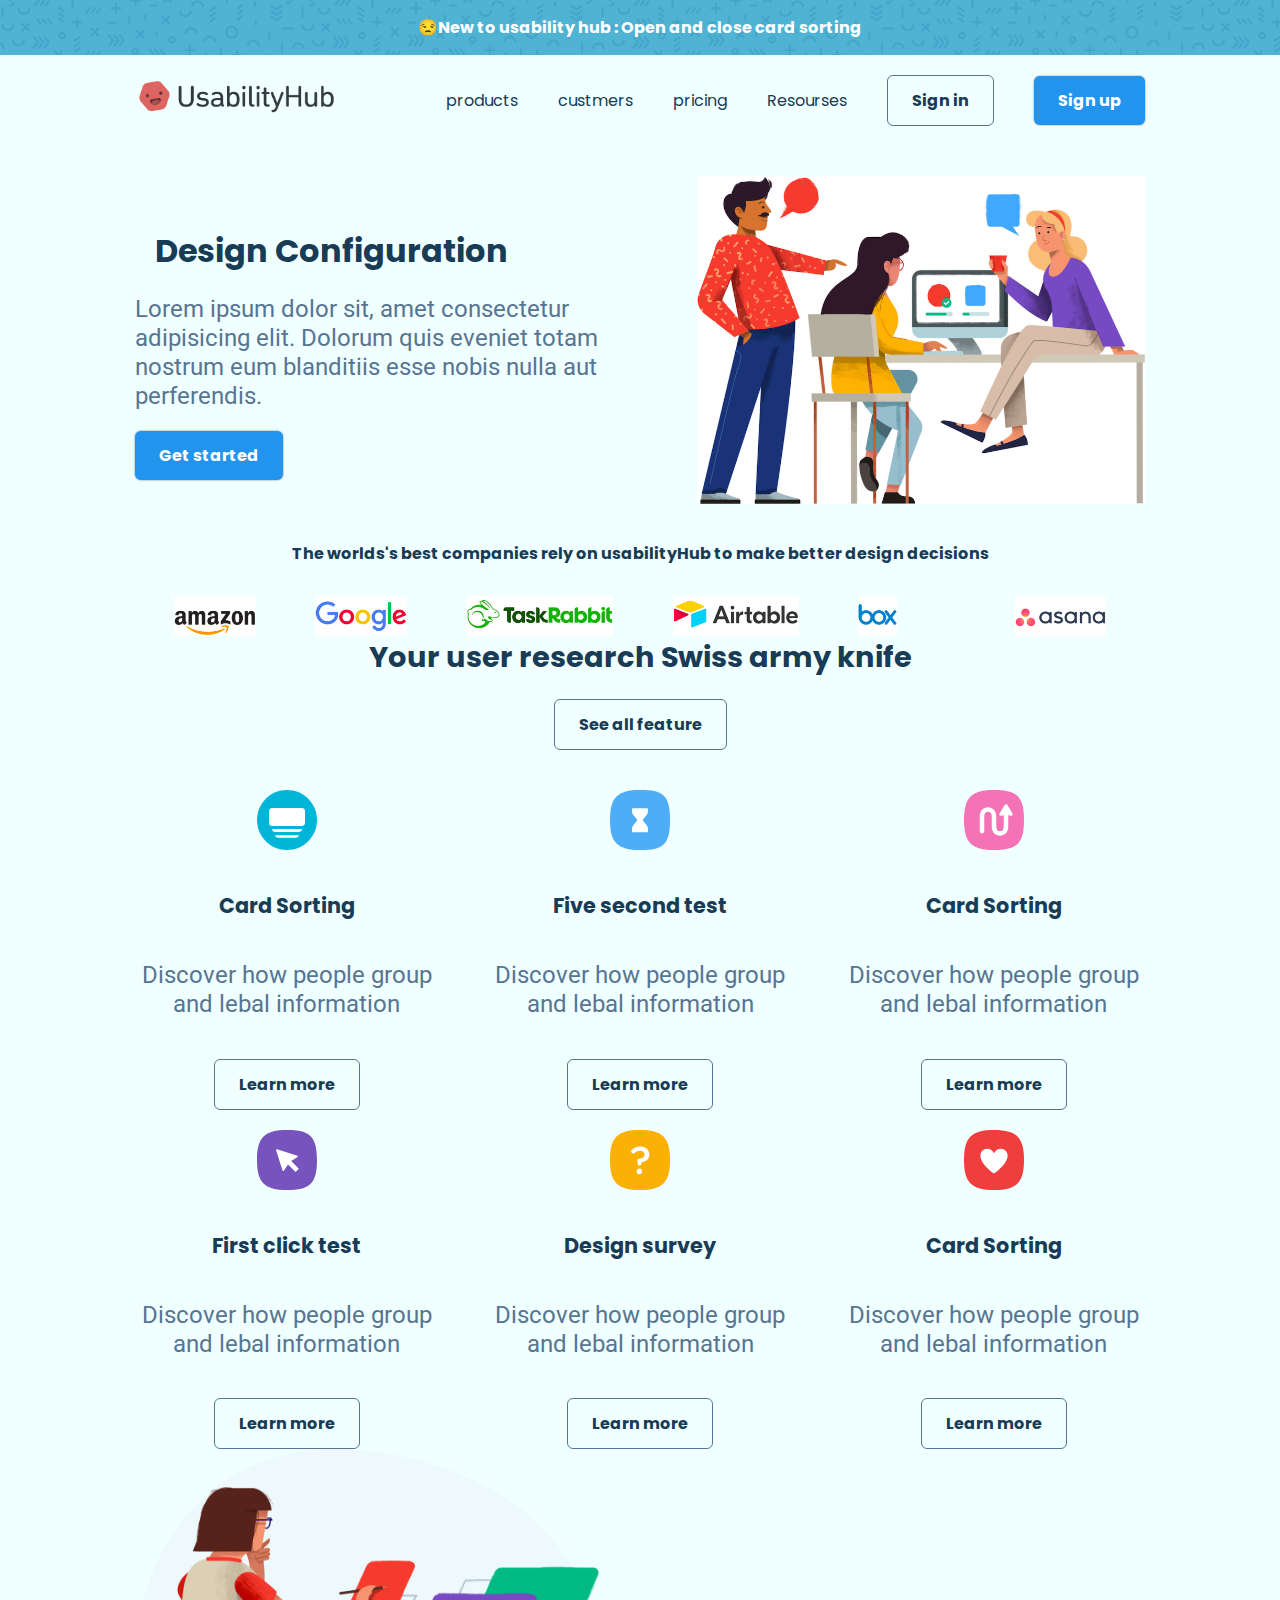
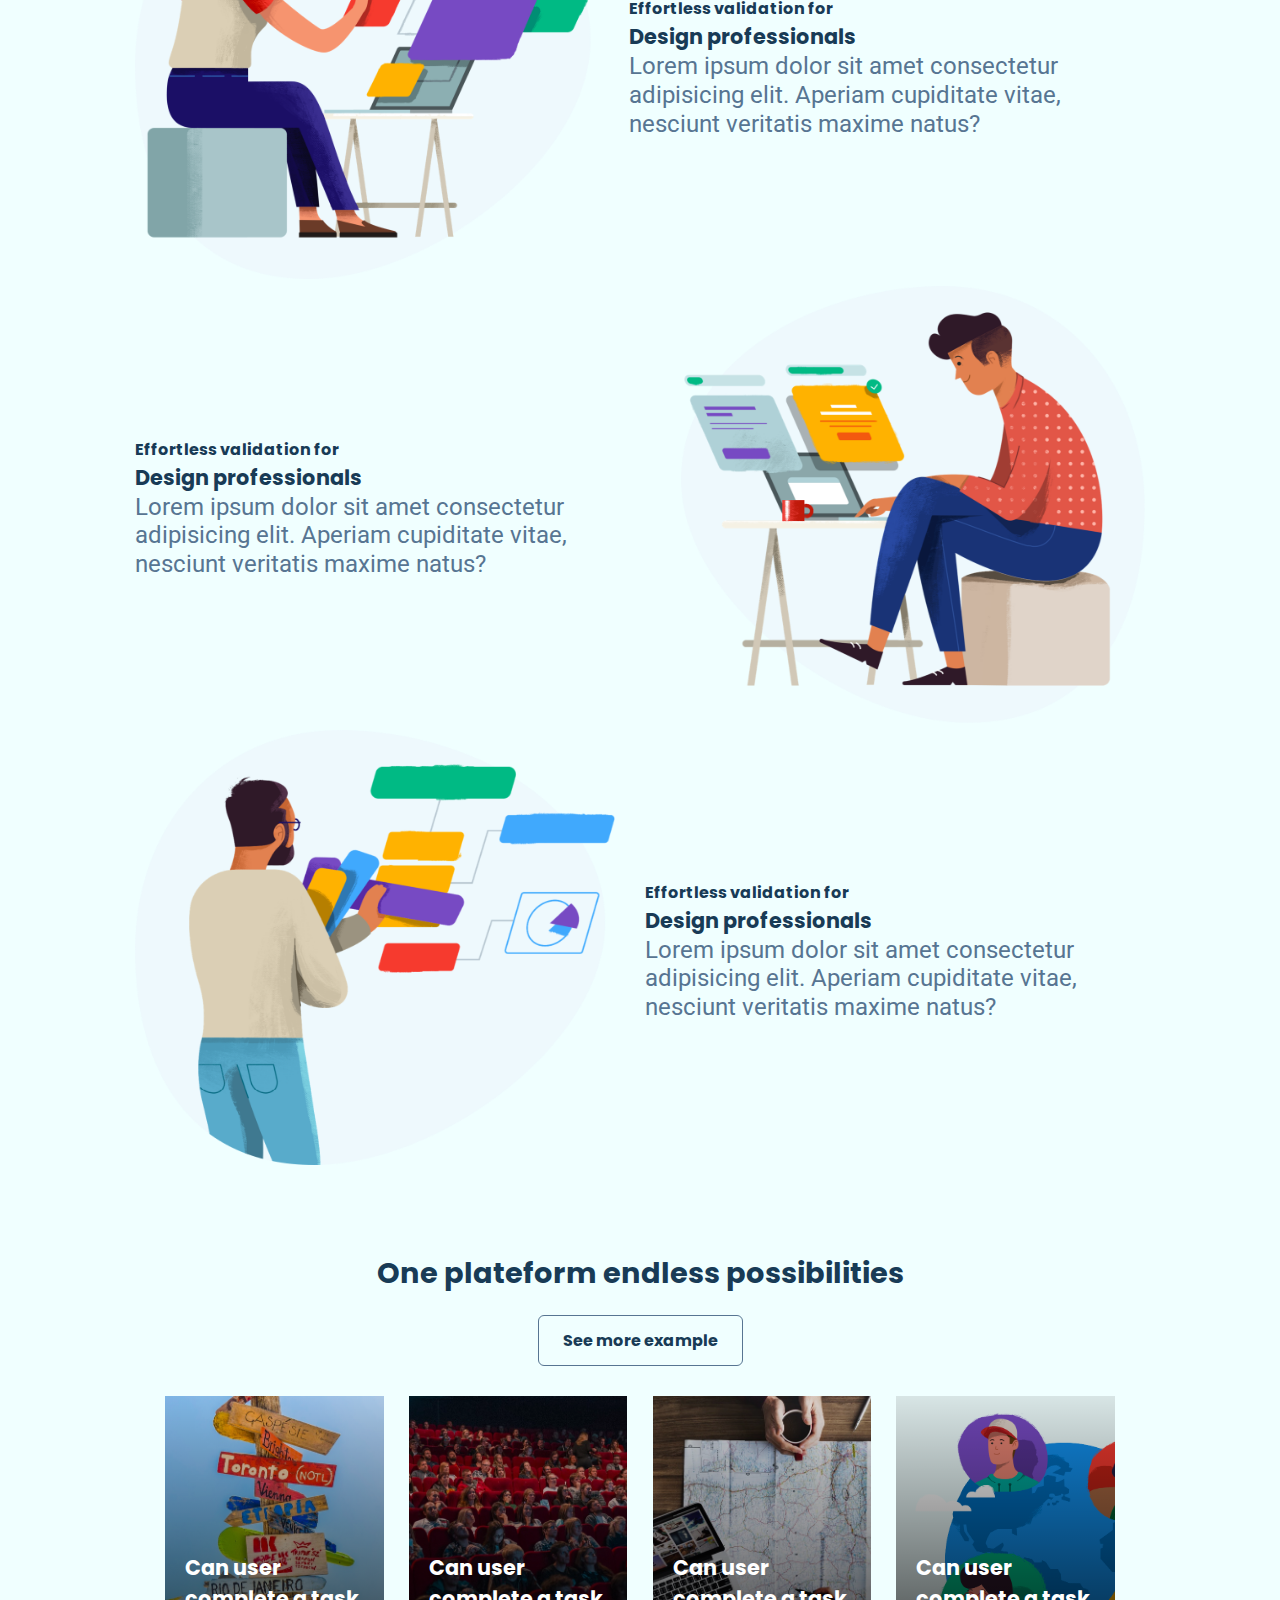
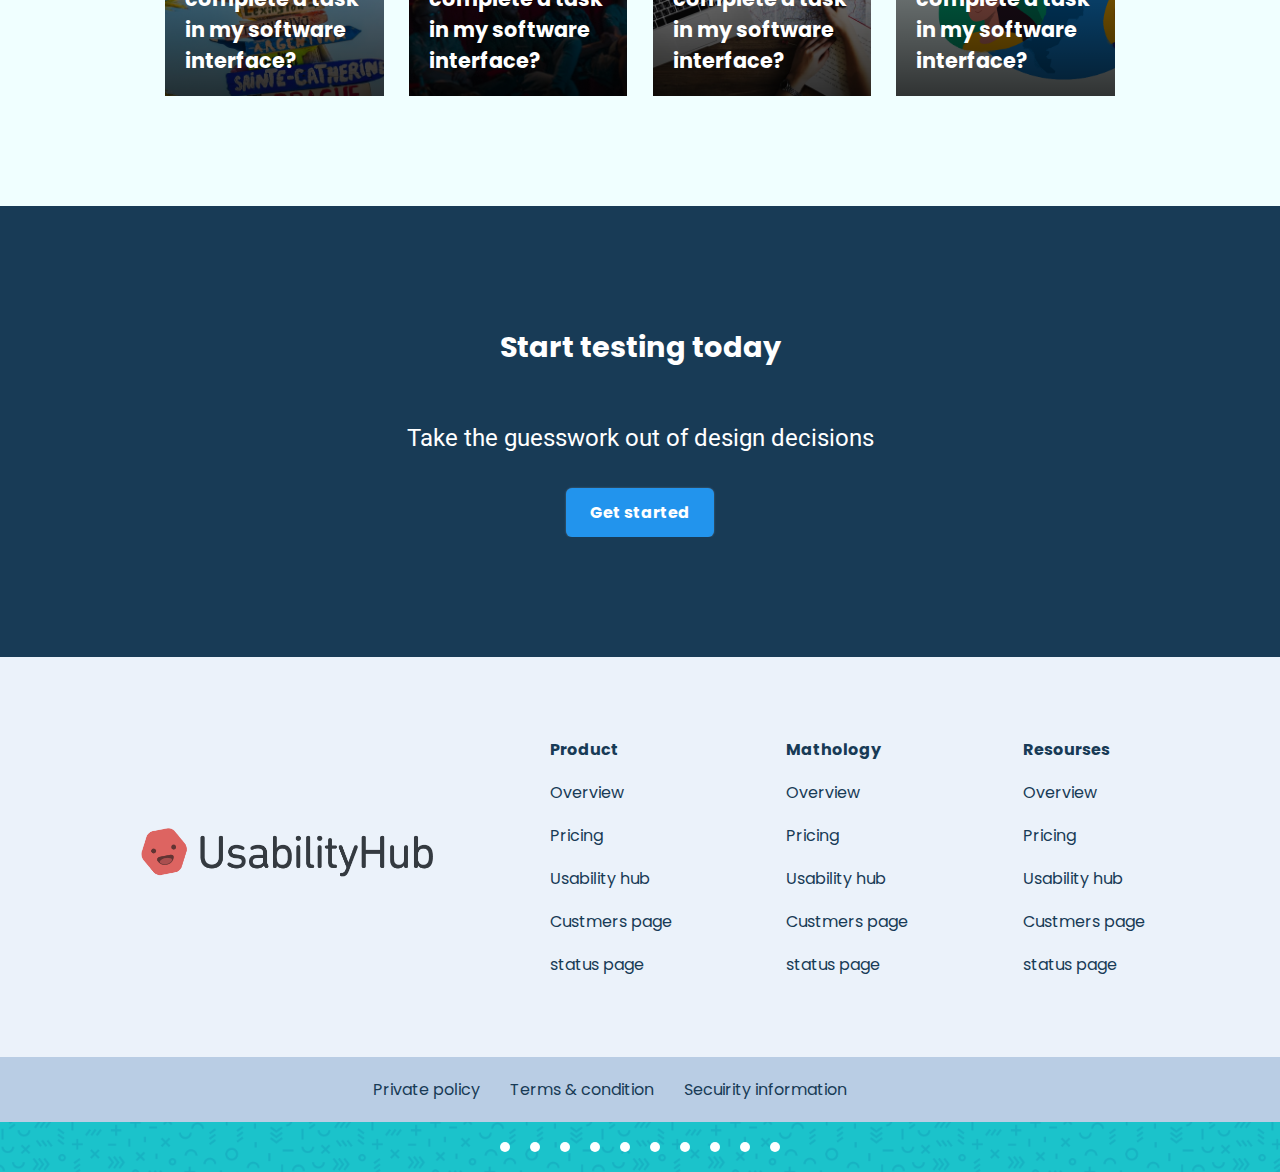
==== index.html @ 2753f048 "# 1st" ====
<!DOCTYPE html>
<html lang="en">

<head>
    <meta charset="UTF-8">
    <meta http-equiv="X-UA-Compatible" content="IE=edge">
    <meta name="viewport" content="width=device-width, initial-scale=1.0">
    <title>My website</title>
    <link rel="stylesheet" href="website.css">
    <link rel="stylesheet" href="media-query.css">
</head>

<body>

    <!-- top banner -->
    <div class="top-banner">
        <div class="container">
            <div class="small-bold-text banner-text">😒New to usability hub : Open and close card sorting</div>
        </div>
    </div>

    <!-- nav bar -->
    <nav>
        <div class="container main-nav flex">
            <a href="#" class="company-logo">
                <img src="./assats/asset 1.png" alt="company logo">
            </a>
            <div class="nav-links" id="nav-links">
                <ul class="flex">
                    <li><a href="#" class="hover-links">products</a></li>
                    <li><a href="#" class="hover-links">custmers</a></li>
                    <li><a href="#" class="hover-links">pricing</a></li>
                    <li><a href="#" class="hover-links">Resourses</a></li>
                    <li><a href="#" class="hover-links secondary-button">Sign in</a></li>
                    <li><a href="#" class="hover-links primary-button">Sign up</a></li>
                </ul>
            </div>
            <a href="#" class="hover-links nav-toggle" id="nav-toggle"><i class="fa-solid fa-bars"></i></a>
        </div>
    </nav>
    <!-- header section -->
    <header>
        <div class="container header-section flex">
            <div class="header-left">
                <h1>Design Configuration</h1>
                <p>Lorem ipsum dolor sit, amet consectetur adipisicing elit. Dolorum quis eveniet totam nostrum eum
                    blanditiis esse nobis nulla aut perferendis.</p>
                <a href="#" class="primary-button get-started-button">Get started</a>
            </div>
            <div class="header-right">
                <img src="./assats/asset 2.jpeg" alt="Hero image">
            </div>
        </div>
    </header>


    <!-- Companies section -->
    <section class="companies-section">
        <div class="container">
            <div class="small-bold-text companies-header">The worlds's best companies rely on usabilityHub to make
                better design decisions</div>
            <div class="logos flex">
                <img class="logo" src="./assats/asset 3.png" alt="">
                <img class="logo" src="./assats/asset 4.png" alt="">
                <img class="logo" src="./assats/asset 5.png" alt="">
                <img class="logo" src="./assats/asset 6.png" alt="">
                <img class="logo" src="./assats/asset 7.png" alt="">
                <img class="logo" src="./assats/asset 8.png" alt="">
                <img class="logo" src="./assats/asset 9.png" alt="">
            </div>
        </div>
    </section>


    <!-- features section -->
    <section class="features-section">
        <div class="container">
            <div class="feature-header">
                <h2>Your user research Swiss army knife</h2>
                <a href="#" class="secondary-button">See all feature <i class="fa-solid fa-right-long"></i></a>
            </div>
            <div class="fature-area flex">
                <div class="feature-card flex">
                    <img src="./assats/asset 11.svg" alt="">
                    <h3>Card Sorting</h3>
                    <p>Discover how people group and lebal information</p>
                    <a href="#" class="secondary-button">Learn more<i class="fa-solid fa-right-long"></i></a>
                </div>
                <div class="feature-card flex">
                    <img src="./assats/asset 17.svg" alt="">
                    <h3>Five second test</h3>
                    <p>Discover how people group and lebal information</p>
                    <a href="#" class="secondary-button">Learn more<i class="fa-solid fa-right-long"></i></a>
                </div>
                <div class="feature-card flex">
                    <img src="./assats/asset 13.svg" alt="">
                    <h3>Card Sorting</h3>
                    <p>Discover how people group and lebal information</p>
                    <a href="#" class="secondary-button">Learn more<i class="fa-solid fa-right-long"></i></a>
                </div>
                <div class="feature-card flex">
                    <img src="./assats/asset 14.svg" alt="">
                    <h3>First click test</h3>
                    <p>Discover how people group and lebal information</p>
                    <a href="#" class="secondary-button">Learn more<i class="fa-solid fa-right-long"></i></a>
                </div>
                <div class="feature-card flex">
                    <img src="./assats/asset 15.svg" alt="">
                    <h3>Design survey</h3>
                    <p>Discover how people group and lebal information</p>
                    <a href="#" class="secondary-button">Learn more<i class="fa-solid fa-right-long"></i></a>
                </div>
                <div class="feature-card flex">
                    <img src="./assats/asset 16.svg" alt="">
                    <h3>Card Sorting</h3>
                    <p>Discover how people group and lebal information</p>
                    <a href="#" class="secondary-button">Learn more<i class="fa-solid fa-right-long"></i></a>
                </div>
            </div>
        </div>
    </section>


    <!-- big feature section -->

    <section class="big-features-section">
        <div class="container flex big-feature-container">
            <div class="feature-image">
                <img src="./assats/asset 18.png" alt="">
            </div>
            <div class="feature-description flex">
                <h4>Effortless validation for</h4>
                <h3>Design professionals</h3>
                <p>Lorem ipsum dolor sit amet consectetur adipisicing elit. Aperiam cupiditate vitae, nesciunt veritatis
                    maxime natus?</p>
            </div>
        </div>
    </section>


    <!-- big feature section 2 -->

    <section class="big-features-section">
        <div class="container flex big-feature-container" id="second-big-feature">
            <div class="feature-image">
                <img src="./assats/asset 21.png" alt="">
            </div>
            <div class="feature-description flex">
                <h4>Effortless validation for</h4>
                <h3>Design professionals</h3>
                <p>Lorem ipsum dolor sit amet consectetur adipisicing elit. Aperiam cupiditate vitae, nesciunt veritatis
                    maxime natus?</p>
            </div>
        </div>
    </section>


    <!-- big feature section 3-->

    <section class="big-features-section">
        <div class="container flex big-feature-container">
            <div class="feature-image">
                <img src="./assats/asset 24.png" alt="">
            </div>
            <div class="feature-description flex">
                <h4>Effortless validation for</h4>
                <h3>Design professionals</h3>
                <p>Lorem ipsum dolor sit amet consectetur adipisicing elit. Aperiam cupiditate vitae, nesciunt veritatis
                    maxime natus?</p>
            </div>
        </div>
    </section>

    <!-- example section -->

    <section class="example-section">
        <div class="container">
            <div class="example-header flex">
                <h2>One plateform endless possibilities</h2>
                <a href="#" class="secondary-button">See more example<i class="fa-solid fa-right-long"></i></a>
            </div>
            <div class="example-area flex">
                <a href="#" class="example-card">
                    <h3 class="card-text">Can user complete a task in my software interface?</h3>
                </a>
                <a href="#" class="example-card"
                    style="background: linear-gradient(rgb(0,0,0,0.1),rgb(0,0,0,0.8)),url(./assats/asset\ 38.jpeg); background-size: cover;">
                    <h3 class="card-text">Can user complete a task in my software interface?</h3>
                </a>
                <a href="#" class="example-card"
                    style="background:  linear-gradient(rgb(0,0,0,0.1),rgb(0,0,0,0.8)),url(./assats/asset\ 39.jpeg); background-size: cover;">
                    <h3 class="card-text">Can user complete a task in my software interface?</h3>
                </a>
                <a href="#" class="example-card">
                    <h3 class="card-text">Can user complete a task in my software interface?</h3>
                </a>

            </div>
        </div>
    </section>


    <!-- Cta section -->
    <section class="cta-section">
        <div class="container flex cta-section-container">
            <h2>Start testing today</h2>
            <p>Take the guesswork out of design decisions</p>
            <a href="#" class="primary-button">Get started</a>
        </div>
    </section>


    <!-- footer section -->

    <footer>
        <div class="container flex footer-container">
            <a href="#" class="commpany-logo">
                <img src="./assats/asset 1.png" alt="company logo">
            </a>
            <div class="link-column flex">
                <h4>Product</h4>
                <a href="#" class="hover-links">Overview</a>
                <a href="#" class="hover-links">Pricing</a>
                <a href="#" class="hover-links">Usability hub</a>
                <a href="#" class="hover-links">Custmers page</a>
                <a href="#" class="hover-links">status page</a>
            </div>
            <div class="link-column flex">
                <h4>Mathology</h4>
                <a href="#" class="hover-links">Overview</a>
                <a href="#" class="hover-links">Pricing</a>
                <a href="#" class="hover-links">Usability hub</a>
                <a href="#" class="hover-links">Custmers page</a>
                <a href="#" class="hover-links">status page</a>
            </div>
            <div class="link-column flex">
                <h4>Resourses</h4>
                <a href="#" class="hover-links">Overview</a>
                <a href="#" class="hover-links">Pricing</a>
                <a href="#" class="hover-links">Usability hub</a>
                <a href="#" class="hover-links">Custmers page</a>
                <a href="#" class="hover-links">status page</a>
            </div>

        </div>
    </footer>

    <!-- Sub footer -->
    <div class="sub-footer">
        <div class="container flex subfooter-container">
            <a class="hover-links" href="#">Private policy</a>
            <a class="hover-links" href="#">Terms & condition</a>
            <a class="hover-links" href="#">Secuirity information</a>
            <a class="hover-links" href="#"><i class="fa-brands fa-facebook"></i></a>
            <a class="hover-links" href="#"><i class="fa-brands fa-twitter"></i></a>

        </div>
    </div>



    <script src="https://kit.fontawesome.com/f6d30e7627.js" crossorigin="anonymous"></script>
    <script>
        const toggleButton = document.getElementById('nav-toggle');
        const navLinks = document.getElementById('nav-links');

        toggleButton.addEventListener('click', () => {
            navLinks.classList.toggle('active');
        })
    </script>

    <div class="loder">
        <div class="dot"></div>
        <div class="dot"></div>
        <div class="dot"></div>
        <div class="dot"></div>
        <div class="dot"></div>
        <div class="dot"></div>
        <div class="dot"></div>
        <div class="dot"></div>
        <div class="dot"></div>
        <div class="dot"></div>
    </div>
</body>

</html>
---- website.css ----
@import url('https://fonts.googleapis.com/css2?family=Poppins:wght@400;500&family=Roboto:wght@400;700&display=swap');

* {
    margin: 0;
    padding: 0;
    box-sizing: border-box;
}

:root {
    --primary-text-color: #183b56;
    --secondary-text-color: #577592;
    --accent-color: #2294ed;
    --accent-color-dark: #1d69a3;
    --padding-inline-section: 20px;
}

body {
    font-family: 'poppins', sans-serif;
    color: var(--primary-text-color);
    background-color: azure;
}

h1 {
    font-size: 2.5m;
}

h2 {
    font-size: 1.8rem;
}

h3 {
    font-size: 1.3rem;
}

p {
    font-family: 'Roboto', sans-serif;
    font-size: 1.5rem;
    color: var(--secondary-text-color);
    line-height: 1.8rem;
}

a {
    text-decoration: none;
    display: inline-block;
}

/* utility classes */

.small-bold-text {
    font-size: 1rem;
    font-weight: 700;
}

.container {
    max-width: 1050px;
    margin-inline: auto;
    padding-inline: var(--padding-inline-section);
    overflow: hidden;
}

.flex {
    display: flex;
    align-items: center;
}


.primary-button{
    background-color: var(--accent-color);
    border-radius: 6px;
    font-weight: 700;
    color: white !important;
    padding: 12px 24px;
    box-shadow: 0 0 2px var(--secondary-text-color);
    transition: 0.2s ease-out;
    text-align: center;

}

.primary-button:hover{
    background-color: var(--accent-color-dark);
}


.secondary-button{
    border: 0.5px solid var(--secondary-text-color);
    border-radius: 6px;
    font-weight: 700;
    color: var(--primary-text-color);
    padding: 12px 24px;
    transition: 0.2s ease-out;
}
.secondary-button:hover{
    border-color: rgb(53, 39, 39);
    color: var(--accent-color) !important;
}


/* top banner */
.top-banner {
    background-color: #4fb3d4;
    background-image: url('./assats/asset\ 32.png');
    background-size: 300px;
}

ul {
    list-style: none;
}

.banner-text {
    color: white;
    padding: 15px 30px;
    text-align: center;
    position: relative;
    animation: banner 5s ease-in-out infinite alternate;
}

.main-nav {
    margin-top: 20px;
    justify-content: space-between;
}

.company-logo img {
    width: 200px;
}

.nav-links{
    flex-basis: 730px;
}

.nav-links ul {
    justify-content: end;
    gap: 40px;
}

.nav-toggle{
    display: none;
}

.hover-links{
    color: var(--primary-text-color);
    transition:  0.2s ease-out;
}
.hover-links:hover{
    color: var(--accent-color);
}

/* header section  */
header{
    padding: 50px var(--padding-inline-section) 0;
}

.header-section{
    justify-content: center;
    gap: 50px;
}

.header-right img{
    width: 100%;
}

.header-left{
    max-width: 40vw;
}

.header-left h1{
    margin: 20px;
}

.get-started-button{
    margin-top: 20px;
}

/* companies section */
.companies-header{
    text-align: center;
    margin: 30px;
    color: var(--primary-text-color);
}

.logos{
    justify-content: space-evenly;
    flex-wrap: wrap;
    gap: 20px;
}
.logo{
    height: 40px;
    transition: 0.5s ease-out;
}

.logo:hover{
   box-shadow: 0 0 20px #999;
     
}

/* feature-section */

.feature-section{
    padding: 80px var(--padding-inline-section) 0;
    background-image: url(./assats/asset\ 32.svg);
    background-repeat: no-repeat;
    background-position: center;
}
.feature-header{
    text-align: center;
    margin-bottom: 40px;
} 

.feature-header h2{
    margin-bottom: 20px;
}


.fature-area{
    flex-wrap: wrap;
    justify-content: space-between;
    
    gap: 20px;
    margin-top: 20px;
} 

.feature-card{
    flex-direction: column;
  gap: 40px;
  text-align: center;
    max-width: 30%;
}

.big-feature-section{
    padding: 30px var(--padding-inline-section) 0;
}

.big-feature-container{
    gap: 30px;
}

#second-big-feature{
  flex-direction: row-reverse;
}
.feature-image img{
    width: 100%;
}
.feature-description{
    flex-direction: column;
    align-items: flex-start;
}

/* example section */

.example-section{
    padding: 80px var(--padding-inline-section);
}
.example-header{
    flex-direction: column;
    gap: 20px;
    text-align: center;
} 

.example-card:nth-child(4){
    background: linear-gradient(rgb(0,0,0,0.1),rgb(0,0,0,0.8)),url(./assats/asset\ 40.png);
    background-size: cover;
}

.example-card{
    width: 23%;
    position: relative;
    height: 300px;
    background: black;
    background: linear-gradient(rgb(0,0,0,0.1),rgb(0,0,0,0.8)),url(./assats/asset\ 37.jpeg);
    background-size: cover;
    transition: 0.2s ease-out;
}

.example-card:hover{
    box-shadow: 0 0 20px #999;
}


.card-text{
position: absolute;
bottom: 20px;
left: 20px;
right: 20px;
color: white;
}

.example-area{
    justify-content: space-between;
    margin: 30px;
    flex-wrap: wrap;
}

/* cta section */
.cta-section-container{
    flex-direction: column;
    gap: 35px;
    color: white;
    background-color: #183b56;
}

.cta-section{
    background-color: #183b56;
    padding: 120px var(--padding-inline-section);
}
.cta-section-container p{
    color: white;
    margin-top: 20px;
    text-align: center;
}

/* footer */
.link-column{
    flex-direction: column;
    align-items: flex-start;
    gap: 18px;
}
.footer-container{
justify-content: space-between;
}


footer{
    padding-block: 80px;
    background-color: #ebf2fa;
}
.sub-footer{
    background-color: #b9cde4;
    padding: var(--padding-inline-section);
}

.subfooter-container{
    justify-content: center;
    gap: 30px;
    flex-wrap: wrap;
}
.commpany-logo img{
    width: 300px;
}
.feature-card img{
    width: 60px;
}

.loder{ 
    display: flex;
    padding: 20px;
    align-items: center;
    justify-content: center;
    gap: 20px;
    background-color: #1bc3cb;
    background-image: url('./assats/asset\ 32.png');
    width: 100%;
    background-repeat: repeat;
    background-size: 300px;
}

.dot{
    border-radius: 50px;
    width: 10px;
    height: 10px;
    background-color: white;
    animation: up-down 1s ease infinite alternate;
}

.dot:nth-child(2){
    animation-delay: 0.1s;
}

.dot:nth-child(3){
    animation-delay: 0.2s;
}

.dot:nth-child(4){
    animation-delay: 0.3s;
}

.dot:nth-child(5){
    animation-delay: 0.4s;
}

.dot:nth-child(6){
    animation-delay: 0.5s;
}
.dot:nth-child(7){
    animation-delay: 0.6s;
}
.dot:nth-child(8){
    animation-delay: 0.7s;
}
.dot:nth-child(9){
    animation-delay: 0.8s;
}
.dot:nth-child(10){
    animation-delay: 0.9s;
}

@keyframes up-down {
    from{
        transform: translateY(-10px);
    }
    to{
        transform: translateY(+10px);
    }
}

@keyframes banner {
    from{
       transform: translateX(-30%);
    }
    to{
        transform: translateX(30%);
    }
}
---- media-query.css ----
@media screen and (max-width: 991px) {

    h3 {
        font-size: 1.2rem;
    }

    .nav-toggle {
        display: block;
        margin-right: 20px;
    }

    .nav-links {
        position: absolute;
        background-color: white;
        top: 20%;
        left: -100%;       
        width: 100%;
        padding-block: 20px;
        transition: 0.2s ease-in-out;
    }

    .nav-links.active {
        left: 0;
    }

    .main-nav {
        overflow: initial;
    }

    .nav-links ul {
        flex-direction: column;
    }

    .example-area {
        gap: 20px;
    }

    .example-card {
        width: calc(50% - 10px);
        height: 180px;
    }

    .cta-section {
        padding-block: 80px;
    }
}

@media screen and (max-width: 767px) {
    .header-section {
        flex-direction: column-reverse;
    }

    .header-left {
        max-width: 100vw;
        text-align: center;
    }

    .primary-button {
        width: 100%;
    }

    .feature-card {
        min-width: calc(50% - 10px);
    }

    .big-feature-container,
    #second-big-feature {
        flex-direction: column;
    }

    .footer-container {
        flex-direction: column;
        gap: 40px;
        text-align: center;
    }

    .link-column {
        align-items: stretch;
    }


}

@media screen and (max-width: 479px) {
    :root {
        --padding-inline-section: 10px;
    }

    h1 {
        font-size: 2m;
    }

    h2 {
        font-size: 1.5rem;
    }

    p {
        font-size: 1rem;
    }

    .feature-card {
        min-width: 100%;
    }

    .example-card {
        width: 100%;
    }
}
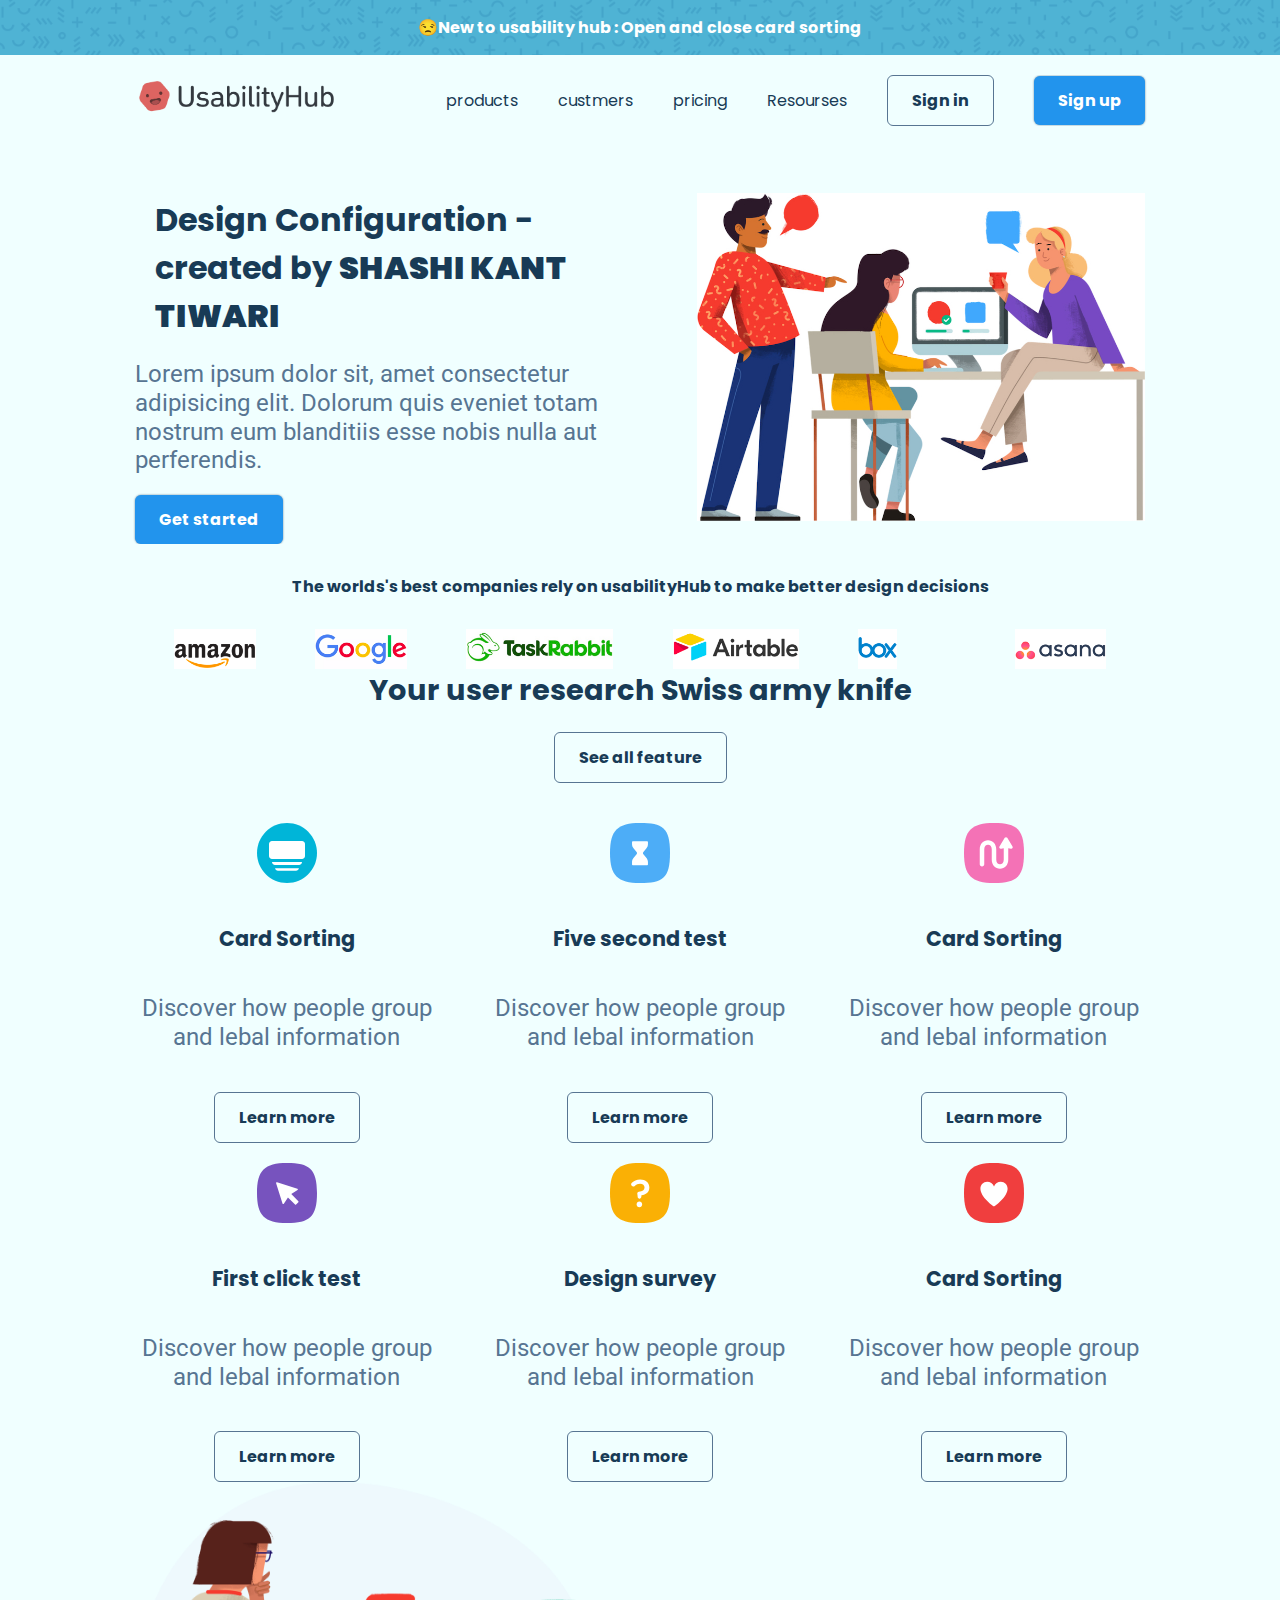
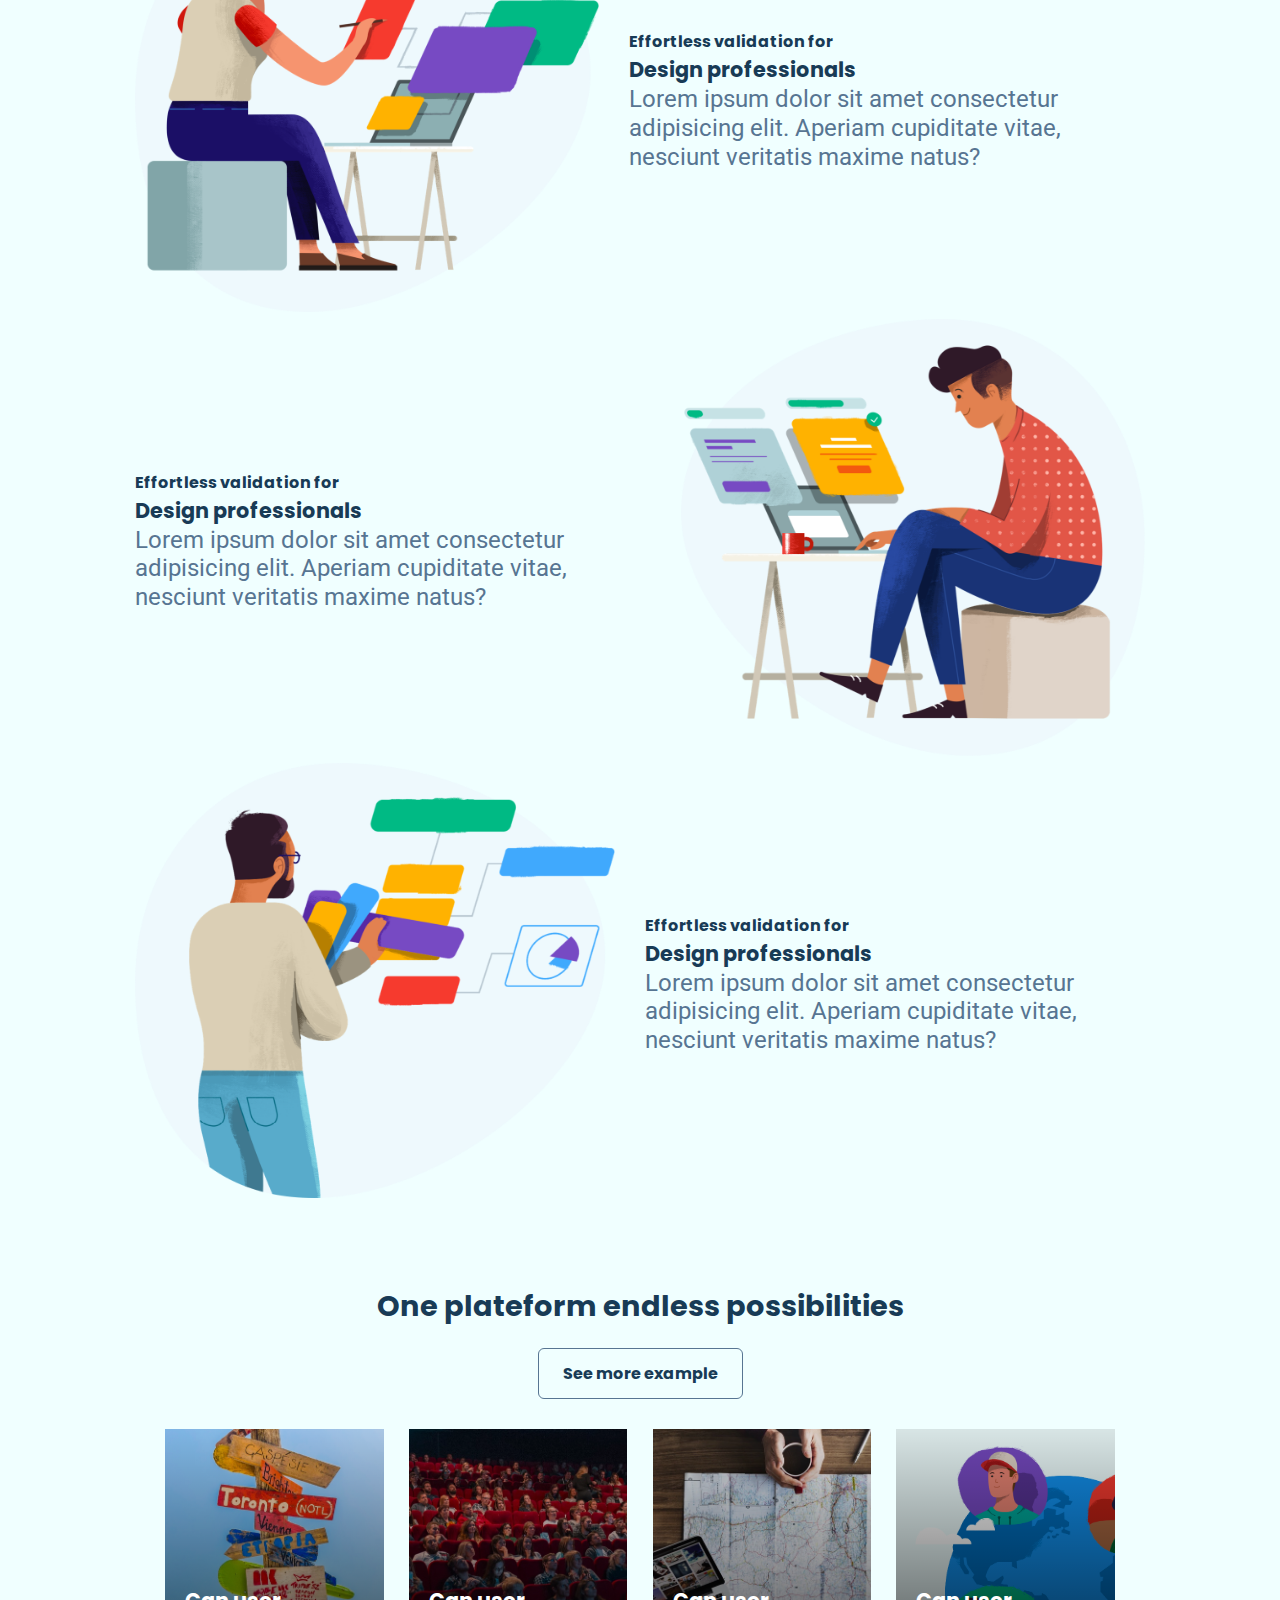
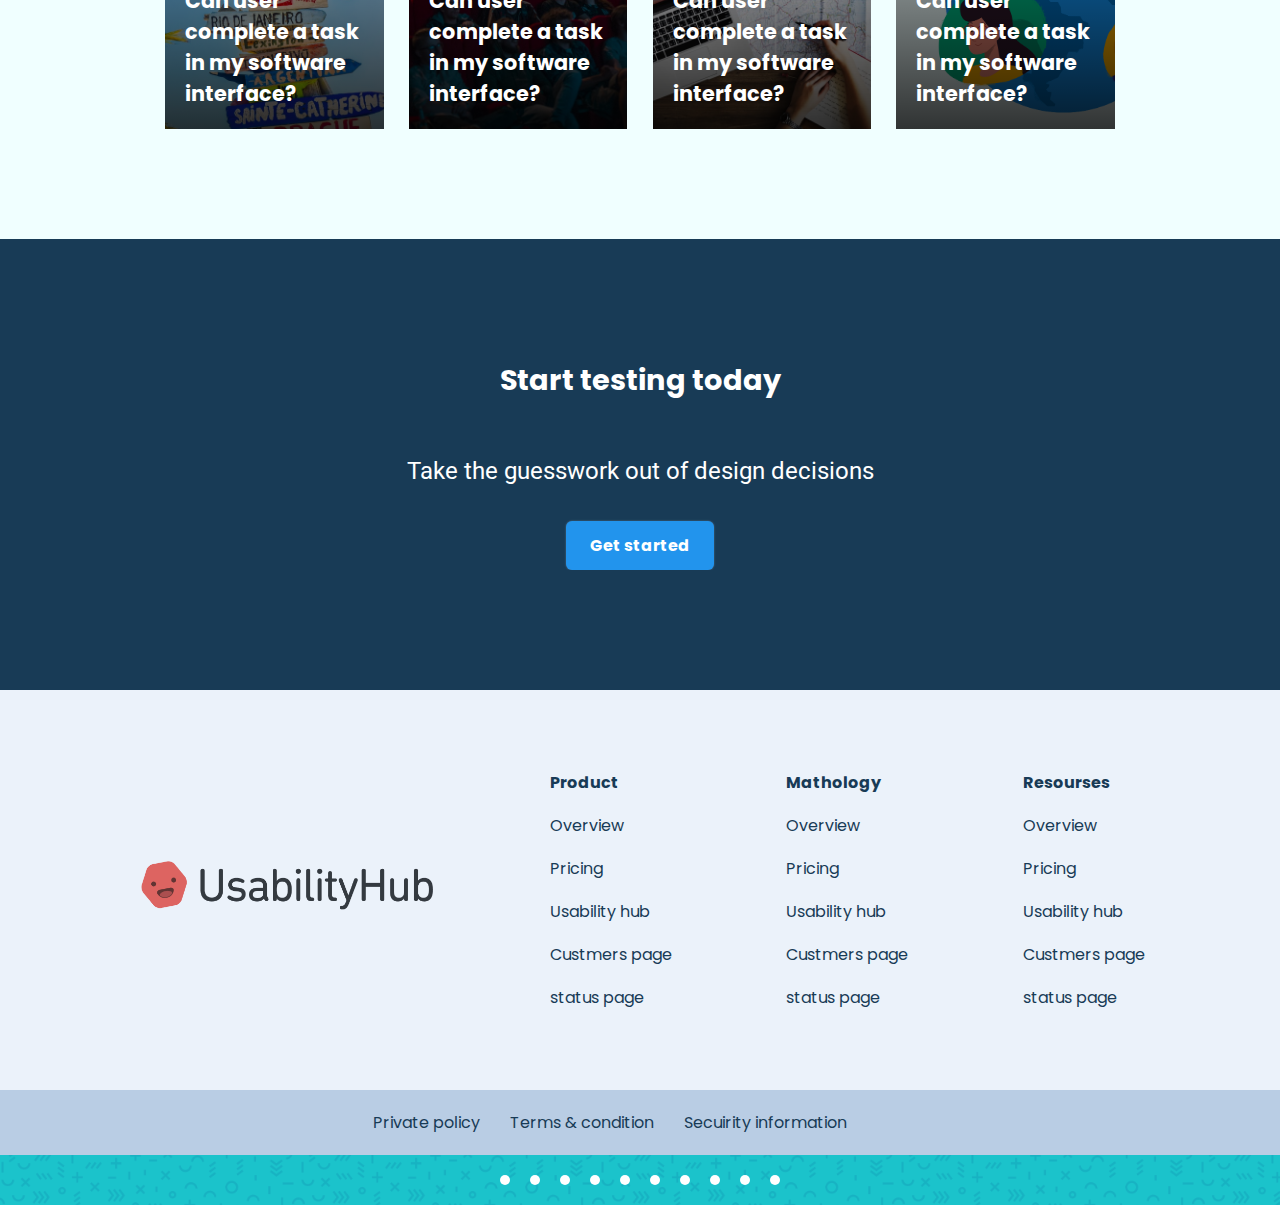
==== commit eeebe447: "Update index.html and added my name" ====
--- a/index.html
+++ b/index.html
@@ -6,7 +6,7 @@
     <meta http-equiv="X-UA-Compatible" content="IE=edge">
     <meta name="viewport" content="width=device-width, initial-scale=1.0">
     <title>My website</title>
-    <link rel="stylesheet" href="website.css">
+    <link rel="stylesheet" href="index.css">
     <link rel="stylesheet" href="media-query.css">
 </head>
 
@@ -42,7 +42,7 @@
     <header>
         <div class="container header-section flex">
             <div class="header-left">
-                <h1>Design Configuration</h1>
+                <h1>Design Configuration - created by <b>SHASHI KANT TIWARI</b></h1>
                 <p>Lorem ipsum dolor sit, amet consectetur adipisicing elit. Dolorum quis eveniet totam nostrum eum
                     blanditiis esse nobis nulla aut perferendis.</p>
                 <a href="#" class="primary-button get-started-button">Get started</a>
--- a/index.css
+++ b/index.css
@@ -0,0 +1,411 @@
+@import url('https://fonts.googleapis.com/css2?family=Poppins:wght@400;500&family=Roboto:wght@400;700&display=swap');
+
+* {
+    margin: 0;
+    padding: 0;
+    box-sizing: border-box;
+}
+
+:root {
+    --primary-text-color: #183b56;
+    --secondary-text-color: #577592;
+    --accent-color: #2294ed;
+    --accent-color-dark: #1d69a3;
+    --padding-inline-section: 20px;
+}
+
+body {
+    font-family: 'poppins', sans-serif;
+    color: var(--primary-text-color);
+    background-color: azure;
+}
+
+h1 {
+    font-size: 2.5m;
+}
+
+h2 {
+    font-size: 1.8rem;
+}
+
+h3 {
+    font-size: 1.3rem;
+}
+
+p {
+    font-family: 'Roboto', sans-serif;
+    font-size: 1.5rem;
+    color: var(--secondary-text-color);
+    line-height: 1.8rem;
+}
+
+a {
+    text-decoration: none;
+    display: inline-block;
+}
+
+/* utility classes */
+
+.small-bold-text {
+    font-size: 1rem;
+    font-weight: 700;
+}
+
+.container {
+    max-width: 1050px;
+    margin-inline: auto;
+    padding-inline: var(--padding-inline-section);
+    overflow: hidden;
+}
+
+.flex {
+    display: flex;
+    align-items: center;
+}
+
+
+.primary-button{
+    background-color: var(--accent-color);
+    border-radius: 6px;
+    font-weight: 700;
+    color: white !important;
+    padding: 12px 24px;
+    box-shadow: 0 0 2px var(--secondary-text-color);
+    transition: 0.2s ease-out;
+    text-align: center;
+
+}
+
+.primary-button:hover{
+    background-color: var(--accent-color-dark);
+}
+
+
+.secondary-button{
+    border: 0.5px solid var(--secondary-text-color);
+    border-radius: 6px;
+    font-weight: 700;
+    color: var(--primary-text-color);
+    padding: 12px 24px;
+    transition: 0.2s ease-out;
+}
+.secondary-button:hover{
+    border-color: rgb(53, 39, 39);
+    color: var(--accent-color) !important;
+}
+
+
+/* top banner */
+.top-banner {
+    background-color: #4fb3d4;
+    background-image: url('./assats/asset\ 32.png');
+    background-size: 300px;
+}
+
+ul {
+    list-style: none;
+}
+
+.banner-text {
+    color: white;
+    padding: 15px 30px;
+    text-align: center;
+    position: relative;
+    animation: banner 5s ease-in-out infinite alternate;
+}
+
+.main-nav {
+    margin-top: 20px;
+    justify-content: space-between;
+}
+
+.company-logo img {
+    width: 200px;
+}
+
+.nav-links{
+    flex-basis: 730px;
+}
+
+.nav-links ul {
+    justify-content: end;
+    gap: 40px;
+}
+
+.nav-toggle{
+    display: none;
+}
+
+.hover-links{
+    color: var(--primary-text-color);
+    transition:  0.2s ease-out;
+}
+.hover-links:hover{
+    color: var(--accent-color);
+}
+
+/* header section  */
+header{
+    padding: 50px var(--padding-inline-section) 0;
+}
+
+.header-section{
+    justify-content: center;
+    gap: 50px;
+}
+
+.header-right img{
+    width: 100%;
+}
+
+.header-left{
+    max-width: 40vw;
+}
+
+.header-left h1{
+    margin: 20px;
+}
+
+.get-started-button{
+    margin-top: 20px;
+}
+
+/* companies section */
+.companies-header{
+    text-align: center;
+    margin: 30px;
+    color: var(--primary-text-color);
+}
+
+.logos{
+    justify-content: space-evenly;
+    flex-wrap: wrap;
+    gap: 20px;
+}
+.logo{
+    height: 40px;
+    transition: 0.5s ease-out;
+}
+
+.logo:hover{
+   box-shadow: 0 0 20px #999;
+     
+}
+
+/* feature-section */
+
+.feature-section{
+    padding: 80px var(--padding-inline-section) 0;
+    background-image: url(./assats/asset\ 32.svg);
+    background-repeat: no-repeat;
+    background-position: center;
+}
+.feature-header{
+    text-align: center;
+    margin-bottom: 40px;
+} 
+
+.feature-header h2{
+    margin-bottom: 20px;
+}
+
+
+.fature-area{
+    flex-wrap: wrap;
+    justify-content: space-between;
+    
+    gap: 20px;
+    margin-top: 20px;
+} 
+
+.feature-card{
+    flex-direction: column;
+  gap: 40px;
+  text-align: center;
+    max-width: 30%;
+}
+
+.big-feature-section{
+    padding: 30px var(--padding-inline-section) 0;
+}
+
+.big-feature-container{
+    gap: 30px;
+}
+
+#second-big-feature{
+  flex-direction: row-reverse;
+}
+.feature-image img{
+    width: 100%;
+}
+.feature-description{
+    flex-direction: column;
+    align-items: flex-start;
+}
+
+/* example section */
+
+.example-section{
+    padding: 80px var(--padding-inline-section);
+}
+.example-header{
+    flex-direction: column;
+    gap: 20px;
+    text-align: center;
+} 
+
+.example-card:nth-child(4){
+    background: linear-gradient(rgb(0,0,0,0.1),rgb(0,0,0,0.8)),url(./assats/asset\ 40.png);
+    background-size: cover;
+}
+
+.example-card{
+    width: 23%;
+    position: relative;
+    height: 300px;
+    background: black;
+    background: linear-gradient(rgb(0,0,0,0.1),rgb(0,0,0,0.8)),url(./assats/asset\ 37.jpeg);
+    background-size: cover;
+    transition: 0.2s ease-out;
+}
+
+.example-card:hover{
+    box-shadow: 0 0 20px #999;
+}
+
+
+.card-text{
+position: absolute;
+bottom: 20px;
+left: 20px;
+right: 20px;
+color: white;
+}
+
+.example-area{
+    justify-content: space-between;
+    margin: 30px;
+    flex-wrap: wrap;
+}
+
+/* cta section */
+.cta-section-container{
+    flex-direction: column;
+    gap: 35px;
+    color: white;
+    background-color: #183b56;
+}
+
+.cta-section{
+    background-color: #183b56;
+    padding: 120px var(--padding-inline-section);
+}
+.cta-section-container p{
+    color: white;
+    margin-top: 20px;
+    text-align: center;
+}
+
+/* footer */
+.link-column{
+    flex-direction: column;
+    align-items: flex-start;
+    gap: 18px;
+}
+.footer-container{
+justify-content: space-between;
+}
+
+
+footer{
+    padding-block: 80px;
+    background-color: #ebf2fa;
+}
+.sub-footer{
+    background-color: #b9cde4;
+    padding: var(--padding-inline-section);
+}
+
+.subfooter-container{
+    justify-content: center;
+    gap: 30px;
+    flex-wrap: wrap;
+}
+.commpany-logo img{
+    width: 300px;
+}
+.feature-card img{
+    width: 60px;
+}
+
+.loder{ 
+    display: flex;
+    padding: 20px;
+    align-items: center;
+    justify-content: center;
+    gap: 20px;
+    background-color: #1bc3cb;
+    background-image: url('./assats/asset\ 32.png');
+    width: 100%;
+    background-repeat: repeat;
+    background-size: 300px;
+}
+
+.dot{
+    border-radius: 50px;
+    width: 10px;
+    height: 10px;
+    background-color: white;
+    animation: up-down 1s ease infinite alternate;
+}
+
+.dot:nth-child(2){
+    animation-delay: 0.1s;
+}
+
+.dot:nth-child(3){
+    animation-delay: 0.2s;
+}
+
+.dot:nth-child(4){
+    animation-delay: 0.3s;
+}
+
+.dot:nth-child(5){
+    animation-delay: 0.4s;
+}
+
+.dot:nth-child(6){
+    animation-delay: 0.5s;
+}
+.dot:nth-child(7){
+    animation-delay: 0.6s;
+}
+.dot:nth-child(8){
+    animation-delay: 0.7s;
+}
+.dot:nth-child(9){
+    animation-delay: 0.8s;
+}
+.dot:nth-child(10){
+    animation-delay: 0.9s;
+}
+
+@keyframes up-down {
+    from{
+        transform: translateY(-10px);
+    }
+    to{
+        transform: translateY(+10px);
+    }
+}
+
+@keyframes banner {
+    from{
+       transform: translateX(-30%);
+    }
+    to{
+        transform: translateX(30%);
+    }
+}
